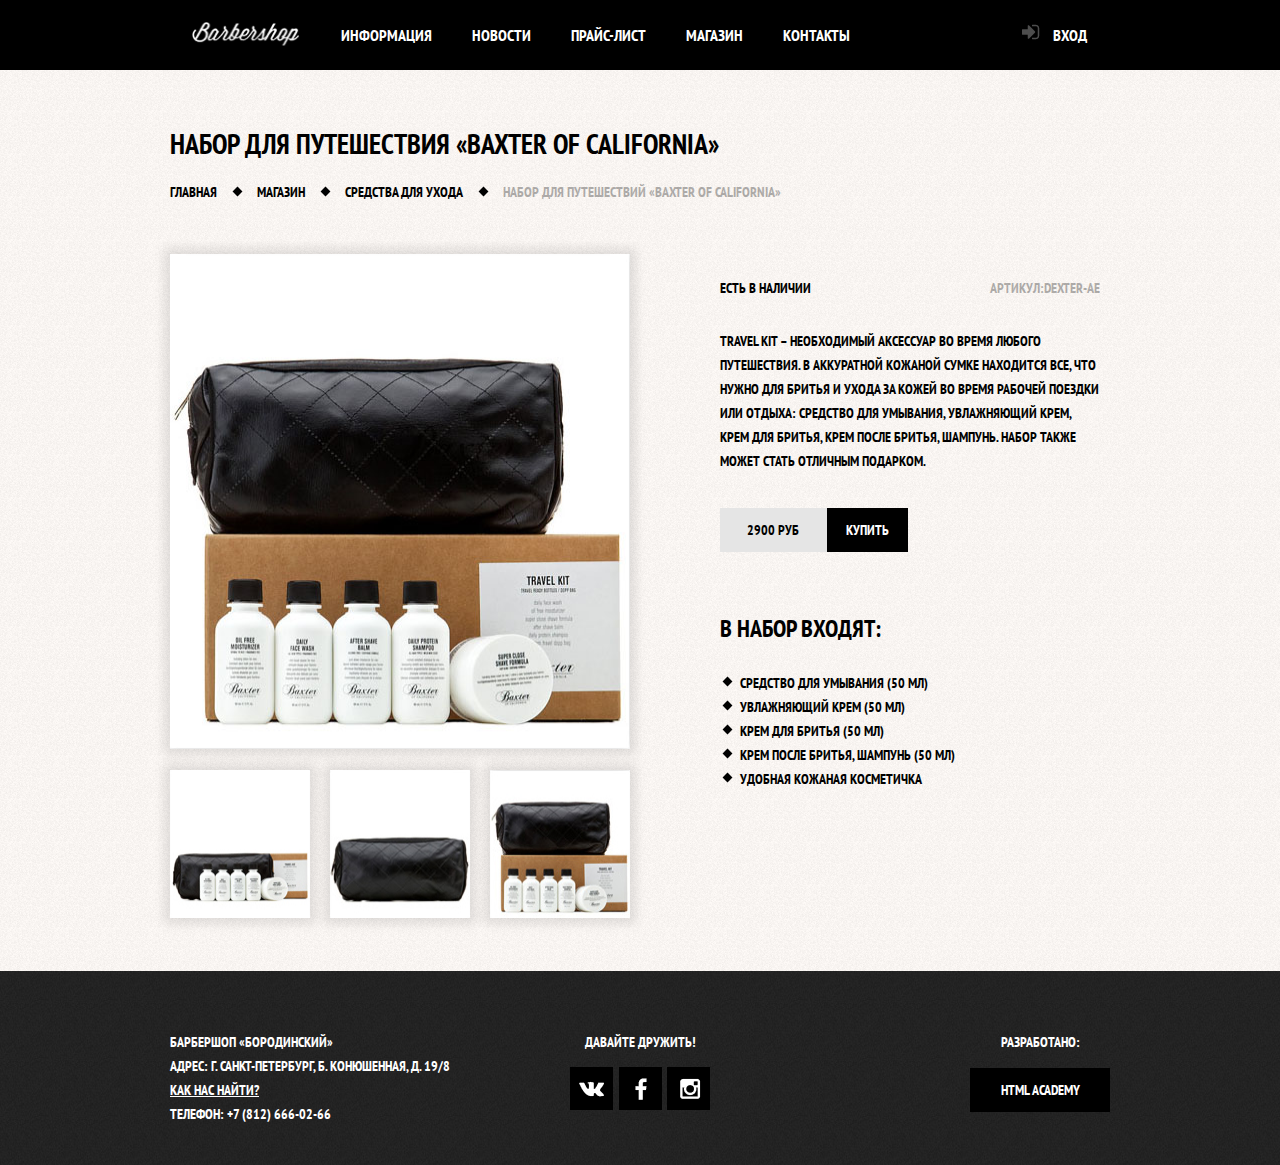
==== item.html @ b5984167 "Загрузил файлы проекта" ====
<!DOCTYPE html>
<html>
    <head>
        <meta charset="utf-8">
        <title>Набор для путешествия «Baxter of California»</title>
        <link href="https://fonts.googleapis.com/css?family=PT+Sans+Narrow:400,700&amp;subset=cyrillic" rel="stylesheet">
        <link rel="stylesheet" href="css/style.css">
    </head>
    <body>
        <!--Шапка-->
        <header class="main_header">
            <div class="container">
                <!--Навигиция-->
                <nav class="main_navigation">
                    <ul>
                        <li>
                            <a href="#" class="logo">
                                <img src="img/logo-nav.png" width="107" height="24" alt="Barbershop">
                            </a>
                        </li>
                        <li>
                            <a href="#">Информация</a>
                        </li>
                        <li>
                            <a href="#">Новости</a>
                        </li>
                        <li>
                            <a href="#">Прайс-лист</a>
                        </li>
                        <li>
                            <a href="#">Магазин</a>
                        </li>
                        <li>
                            <a href="#">Контакты</a>
                        </li>   
                    </ul> 
                </nav>
                <!---->
                <div class="user_block">
                    <a href="#">Вход</a>
                </div>
            </div>
        </header>
         <!---->
        <main class="main_item">
            <div  class="container">
                <!--Раздел и хлебные крошки-->
                <h1>Набор для путешествия «Baxter of California»</h1>
                <nav  class="breadcrumbs">
                    <ul>
                        <li><a href="#">Главная</a></li>
                        <li><a href="#">Магазин</a></li>
                        <li><a href="#">Средства для ухода</a></li>
                        <li><a href="#">Набор для путешествий «Baxter of California»</a></li>
                    </ul>
                </nav>
                <!---->
                <div class="content">
                    <!--Галерея-->
                    <div class="gallery">
                        <div class="main_image">
                            <img src="img/cont-item-main.jpg" width="460" height="495" alt="Набор для путешествия «Baxter of California»">
                        </div>
                        <!--миниатюры-->
                        <ul class="image">
                            <li><img src="img/cont-item-1.jpg" width="140" height="148" alt="Набор для путешествия «Baxter of California»"></li>
                            <li><img src="img/cont-item-2.jpg" width="140" height="148" alt="Набор для путешествия «Baxter of California»"></li>
                            <li><img src="img/cont-item-3.jpg" width="140" height="148" alt="Набор для путешествия «Baxter of California»"></li>   
                        </ul>
                    </div>
                    <!---->
                    <!--информация о продукте-->
                    <div class="product_information">
                        <div class="availability_vendor_code">
                            <p class="availability">Есть в наличии</p>
                            <p class="vendor_code">Артикул:Dexter-ae</p> 
                        </div>
                        <!--описание и цена-->
                        <div class="description">
                            Travel Kit – необходимый аксессуар во время любого путешествия. В аккуратной кожаной сумке находится все, что нужно для бритья и ухода за кожей во время рабочей поездки или отдыха: средство для умывания, увлажняющий крем, крем для бритья, крем после бритья, шампунь. Набор также может стать отличным подарком.
                        </div>
                        <div class="price_buy">
                            <p>2900 руб</p>
                            <a class="btn" href="#">Купить</a>
                        </div> 
                        <div class="equipment">
                            <b>В набор входят:</b>
                            <ul>
                                <li>Средство для умывания (50 мл)</li>
                                <li>Увлажняющий крем (50 мл)</li>
                                <li>Крем для бритья (50 мл)</li>
                                <li>Крем после бритья, шампунь (50 мл)</li>
                                <li>Удобная кожаная косметичка</li>   
                            </ul>
                        </div>
                        <!----->
                    </div>
                </div>
            </div>
        </main>
        <!--Подвал-->
        <footer class="main_footer">
            <div class="container">
                     <!--Контакты-->
                <div class="footer_contacts">
                    <p>
                        Барбершоп «Бородинский»<br>
                        Адрес: г. Санкт-Петербург, Б. Конюшенная, д. 19/8<br>
                        <a href="#">Как нас найти?</a><br>
                        Телефон: +7 (812) 666-02-66
                    </p>   
                </div> 
                    <!--Ссылки в соц.сети-->
                <div class="footer_social">
                    <p>Давайте дружить!</p>
                        <ul>
                            <li>
                                <a class="social_btn_vk" href="#">Вк</a>
                            </li>
                            <li>
                                <a class="social_btn_fb" href="#">Фсбк</a>
                            </li>
                            <li>
                                <a class="social_btn_inst" href="#">Инст</a>
                            </li>
                        </ul>
                </div> 
                <div class="footer_copyright">
                    <p>Разработано:</p>
                    <a class="btn" href="https://htmlacademy.ru">HTML Academy</a>
                </div>  
            </div>
        </footer>
    </body>
</html>
---- css/style.css ----
body {
    color: #ffffff;
    font-size: 24px;
    font-family: "PT Sans Narrow", sans-serif;
    font-weight: bold;
    text-transform: uppercase;
    line-height: 24px;
    margin: 0;
    min-width: 960px;
}
*{
    box-sizing: border-box;
}

a{
    text-decoration: none;
    color: white;
}


h2{
    font-size: 30px;
    line-height: 42px;
    margin: 0;
}

.container {
    width: 960px;
    margin: 0 auto;
    padding: 0 10px;	
}

header {
    background: #000000;
}

header a{
    font-size: 16px;
    text-transform: uppercase;
}

.logo_main {
    margin: 0;
    margin-left: 292px;
    width: 369px;
}

header .container{
    display: flex;
    justify-content: space-between;
}

.index{
	background: url(../img/tint.jpg) no-repeat -318px -72px;
	color: #fff;
	padding-top: 60px;
	padding-bottom: 65px;
}

.main_navigation {
	max-width: 780px;
}

.main_navigation ul{
	padding: 0;
    margin: 0;
    font-size: 0;
}

.main_top{
	margin-bottom: 20px;
}

.main_navigation li {
    display: inline-block;
    vertical-align: top;
    font-size: 16px;
    line-height: 20px;
}

.main_navigation a {
    display: block;
    padding: 25px 20px;
    padding-top: 25px;
}

.main_navigation a:hover {
    background: #1f1f1f;
}

.main_navigation a:active {
    border-bottom: 2px solid white;
    padding-bottom: 23px;
}

.main_navigation li:last-child{
    margin-right: 0;
}

.main_navigation ul {
    margin: 0;
    padding-left: 0;
}

.user_block {
    font-size: 16px;
    line-height: 20px;
    max-width: 140px;
}

.user_block a{
    display: block;
    position: relative;
    padding: 25px 23px;
    padding-left: 50px;
}

.user_block a:hover{
    background: #1f1f1f;
}

.user_block a::before{
    content: "";
    position: absolute;
    top: 24px;
    left: 19px;
    width: 18px;
    height: 18px;
    background: url(../img/sprite/sprites.png);
    background-position: -15px -19px;
    opacity: 0.3;
}

.user_block a:hover::before{
    opacity: 1;
}

.main_item {
    font-size: 14px;
	background: url(../img/back.jpg);
	color: #000;
    padding-top: 62px;
    padding-bottom: 48px;
}

.descr {
    padding-bottom: 63px;
}

time{ 
    font-size: 14px;
    text-transform: lowercase
}

.features{
    display: flex;
    justify-content: space-between;
    flex-wrap: wrap;
    margin-top: 28px;
    font-size: 14px; 
}

.features .features_item {
    max-width: 300px;
    text-align: center;
}

.features_item b {
    position: relative;
    display: block;
    padding-bottom: 39px;
    font-size: 30px;
    text-transform: uppercase;
    margin-bottom: 29px;
}

.features_item b::after {
    position: absolute;
    content: "";
    bottom: 0;
    left: 50%;
    margin-left: -10px;
    width: 20px;
	height: 20px;
	background: white;
    transform: rotate(45deg);  
}

.index_content{
    position: relative;
    display: flex;
    justify-content: space-between;
	color: #000000;
    padding: 47px 80px;
    padding-bottom: 50px;
	margin-bottom: 35px;
    background: url(../img/shadow.png) no-repeat center,  #f8f5f2 url(../img/back.jpg);
}


.index_content:last-child{
	margin: 0;
}

.index_content .index_content_left{
    font-size: 14px;
    width: 379px;
}

.contact_info{
    display: flex;
    flex-direction: column;
    justify-content: space-between;
}

.contact_info p{
    margin-top: 17px;
    margin-bottom: 5px
}

.contact_info :nth-child(3){
    margin-bottom: 22px;
}

.index_content_right{
    display: flex;
    flex-direction: column;
    justify-content: space-between;
}


.btn-gallery{
    display: flex;
    justify-content: space-between;
}

.btn-gallery .btn{
    padding-left: 50px;
    padding-right: 50px;
}

.index_content_left ul{
    padding: 0px;
    padding-right: 20px;
    margin-top: 19px;
    margin-bottom: 7px;
    margin-right: 1px;
}

.index_content_right{
    font-size: 14px;
    width: 300px; 
}

.gallery-content {
    height: 178px;
    margin: 0;
    margin-top: 10px;
    background-color: #cccccc;
    border: 7px solid #ffffff;
}

.photo{
    text-align: left;
    margin: 0px;
    margin-top: 12px;
    border: 6px solid white;
    overflow: hidden;
}

time p{
    padding-top: 0;
    text-transform: lowercase;
    font-size: 14px;
}

.index_content li{
    margin-bottom: 21px;
}

li p{
    margin: 0;
}

.news{
    display: flex;
    flex-direction: column;
    
}

.btn{
    display: inline-block;
    font-size: 14px;
    line-height: 24px;
    text-align: center;
    width: 140px;
    padding: 10px 0px;
    margin: 0;
    background: black;
    color: white;
    font-family: "PT Sans Narrow", "sans-serif";
    font-weight: bold;
    text-transform: uppercase;
    border: 0;
}

.btn:hover{
    background: #733b08;
}

.btn_gallery{
    display: flex;
    justify-content: space-between;
}

.appointment_form input{
    width: 140px;
    border: 2px solid black;
    padding: 7px 10px;
    padding-bottom: 8px;
    margin-right: 17px;
    margin-bottom: 20px;
    font-size: 14px;
    line-height: 24px;
    font-family: "PT Sans Narrow", "Arial", sans-serif;
    color: #000000;
    text-transform: uppercase;
}

.appointment_form input:focus{
    border: 2px solid #733b08;
}

.appointment_form .btn{
    width: 100%;
    margin-top: 9px;
    padding: 10px;
    border: 0;
    margin: 0;
    font-size: 14px;
    line-height: 24px;
    font-family: "PT Sans Narrow", "Arial", sans-serif;
    color: #ffffff;
    text-transform: uppercase;
}

.appointment_form input:nth-child(2n){
    margin-right: 0;
}


.btn_contact{
    display: flex;
}

.btn_contact a:first-child{
    margin-right: 20px;
}

.entry p{
    margin-top: 17px;
    margin-bottom: 23px;
}

footer{
    background: url(../img/back_footer.jpg);
    color: white;  
    padding-top: 45px;
    padding-bottom: 25px;
}

footer .container{
    display: flex;
}

footer .footer_contacts {
    font-size: 14px;
    width: 310px;
    margin-right: 85px;
}

.footer_contacts a{
    text-decoration: underline;    
}

.container .footer_social{
    display: flex;
    flex-direction: column;
    font-size:14px;
    text-align: center;
    width: 140px;
    margin-left: 5px;
}

.footer_social ul{
    display: flex;
    justify-content: space-between;
    list-style-type: none;
    padding: 0;
    margin: 0;
}

.footer_social a{
    display: inline-block;
    font-size: 0;   
}

.footer_social p{
    margin-top: 14px;
    margin-bottom: 8px;   
}

.social_btn_vk{
    width: 43px;
    height: 43px;
    background: black url(../img/sprite/sprites.png) -4px -53px;
    transition: filter 0.5s;
}

.social_btn_vk:hover{
    filter: invert(100%);
    
}

.social_btn_fb{
    width: 43px;
    height: 43px;
    background: black url(../img/sprite/sprites.png) -52px -50px;
    transition: filter 0.5s;
}

.social_btn_fb:hover{
    filter: invert(100%);
}

.social_btn_inst{
    width: 43px;
    height: 43px;
    background: black url(../img/sprite/sprites.png) -102px -52px;
    transition: filter 0.5s;
}

.social_btn_inst:hover{
    filter: invert(100%);
}

.footer_copyright{
    font-size: 14px;
    line-height: 24px;
    width: 140px;
    text-align: center;
    margin-left: auto;
}

.footer_copyright .btn{
    padding: 10px;
    width: 100%;
    margin: 0;
    transition: color 0.5s;
    transition: background-color 0.5s;
}

.footer_copyright .btn:hover{
    color: black;
    background: white;
}

.main_navigation .logo{
    padding: 22px 22px;
    padding-bottom: 19px;
}

.container h1{
    margin-top: 0px;
    margin-bottom: 24px;
}
li{
    list-style: none;
}
.breadcrumbs{
	margin-bottom: 50px;
}

.breadcrumbs ul{
	font-size: 14px;
    padding-left: 0;
    display: flex;
    flex-wrap: wrap;
    max-width: 940px;
}

.breadcrumbs li{
    justify-content: flex-start;
	position: relative;
}

.breadcrumbs a{
	color: black;
}

.breadcrumbs li::after{
    content: "";
    position: absolute;
    height: 7px;
    width: 7px;
    margin-top: 8px;
    margin-left: 17px;
    transform: rotate(45deg);
    background: black;
}

.breadcrumbs li:last-child::after{
    content: "";
    position: absolute;
    height: 0px;
    width: 0px;
}

.breadcrumbs li:last-child{
    opacity: 0.3;
}

.gallery img{
    box-shadow: 0 0 10px 6px rgba(0,0,0, 0.1);   
}

.breadcrumbs li{
    display: inline-block;
    margin-right: 40px;  
}


.price_buy p{
    display: inline-block;
}

.equipment{
    margin-top: 65px;  
}

.equipment b{
    padding: 0;
    font-size: 24px;
}

.equipment ul{
    display: flex;
    flex-direction: column;
    padding: 0;
    margin-top: 27px;
}

.equipment li{
    position: relative;
    padding-left: 20px;
    margin:0;
}

.equipment li::before{
    content: "";
    position: absolute;
    top: 7px;
    left: 4px;
    width: 7px;
    height: 7px;
    transform: rotate(45deg);
    background: #000;
}


.main_top .price_list{
   text-align: left;
    padding: 0px;  
}

.main_top ul {
   text-align: left;
    padding: 0px;
}


.caption{
    font-size: 48px;
    line-height: 48px;
    display: block;
    text-align: center;
	margin-bottom: 60px;
    position: relative;
}

.caption::before{
    content: "";
    position: absolute;
    top: 20px;
    left: 0px;
    height: 2px;
    width: 160px;
    background: #000;
}

.caption::after{
    content: "";
    position: absolute;
    top: 20px;
    left: 780px;
    height: 2px;
    width: 160px;
    background: #000;
}


.container .resources_price {
    display: flex;
    justify-content: space-between;
}

.index_content p:first-child{
	margin-top: 0;
}


.container .resources {
    width: 260px;
}

.availability_vendor_code{
    display: flex;
    justify-content: space-between;
    margin-bottom: 15px;
}

.description{
    margin-bottom: 35px;
}

.price_buy {
    display: flex;
    width: 188px;
}

.price_buy p{
    margin: 0;
    padding: 10px 0;
    width: 145px;
    background: #e5e5e5;
    text-align: center;
}

.price_buy .btn{
    margin: 0;
    width: 110px;
}

.availability_vendor_code p:last-child{
    opacity: 0.3;
}

.image{
    display: flex;
    justify-content: space-between;
    padding: 0;
    margin-bottom: 0px;
}

.image li{
    margin: 0;
    display: flex;
    margin-bottom: 5px;
}


.resources_price h2{
	margin: 0;
    font-size: 24px;
    line-height: 30px;
}

.resources_list{
    margin-top: 25px;
    width: 240px;
    text-align: left;
    padding-left: 0px;
    margin-bottom: 60px;
}

.resources_list li{
    display: flex;
    flex-direction: column;
    width: 240px;
    padding:0;
    padding-left: 20px;
    position: relative;
    margin: 14px 0;
}

.resources_list li::before{
    content: "";
    position: absolute;
    top: 8px;
    left: 1px;
    width: 7px;
    height: 7px;
    transform: rotate(45deg);
    background: #000;
}


.price{ 
    text-align: left;
	width: 460px;
}

.about_us{
    display: flex;
    flex-direction: column;
    justify-content: space-between;
}

.about_us b{
   font-size: 24px;
}

.paragraph{
    display: flex;
    flex-wrap: wrap;
    margin-top: 15px;
}

.paragraph p{
    display: flex;
    flex-wrap: wrap;
    margin-top: 15px;
    margin-bottom: 27px
}

.about_us .quality{
    margin-right: 90px;
    width: 390px;  
}

.about_us .comfort{ 
     width: 390px; 
}

main .container_price{   
    height: 800px;
    width: 940px;
}

.content{
    display: flex;
    justify-content: space-between;
}
.content .gallery{
    max-width: 480px;
}

.content .product_information{
    width: 390px;
    padding-right: 10px;
    padding-top: 8px;
}

.price h2{
	width: 300px;
	
}

.price table{
	width: 460px;
	border-collapse: collapse;
	margin-top: 32px;
	
}
table td{
	border: 2px solid black;
	padding-left: 16px;
	padding-top: 8px;
	padding-bottom: 7px;
	text-align: left;
    width: 120px;
}

table td:nth-child(2n){
	text-align: center;
}

.settings{
	width: 185px;
}

.settings b{
	font-size: 24px;
}

.settings ul{
	margin: 0;
	padding: 10px 0;
    padding-bottom: 0;
	text-align: left;
    
}

.manufacturer{
    margin-bottom: 54px;
}

.settings input{
    display: none;
}

input[type="checkbox"]+label{
    display: block;
    line-height: 20px;
    margin: 17px 0;
    padding-left: 43px;
    position: relative;
    cursor: pointer;
}

input[type="checkbox"]+label::before{
    content: "";
    position: absolute;
    width: 16px;
    height: 16px;
    border: 2px solid black;
    top: 0px;
    left: 0;
}

input[type="checkbox"]:checked+label::before{
    content: "";
    position: absolute;
    width: 16px;
    height: 16px;
    border: 2px solid black;
    top: 0px;
    left: 0;
    background: url(../img/sprite/sprites.png) -116px -20px;
}

input[type="radio"]+label{
    display: block;
    line-height: 20px;
    margin: 16px 0;
    padding-left: 42px;
    position: relative;
    cursor: pointer;
}

input[type="radio"]+label::before{
    content: "";
    position: absolute;
    width: 16px;
    height: 16px;
    border-radius: 10px;
    border: 2px solid black;
    top: 0px;
    left: 0;
}

input[type="radio"]:checked+label::before{
    content: "";
    position: absolute;
    width: 16px;
    height: 16px;
    border-radius: 10px;
    border: 2px solid black;
    top: 0px;
    left: 0;
    background: url(../img/sprite/sprites.png) -166px -20px;   
}


.product_group{
    margin-bottom: 50px;
    
}

.settings li{
	display: block;
}

.catalog_pages{
	width: 700px;	
}
.catalog{
    display:flex;
    justify-content: space-between;
    flex-wrap: wrap;
}


article{
	margin-bottom: 20px;
	width: 220px;
    background: #fff;
    font-size: 14px;
    line-height: 18px;
    box-shadow: 0 0 10px 4px rgba(0,0,0, 0.1)
}

.name_price{
    padding: 16px;
}

.article_name a{
    color: black;
}

.article_price_buy{
    display: flex;
    margin-top: 10px;
}

.article_price_buy a{
    margin: 0;
    padding: 10px 0;
    width: 100px;
}

.article_price_buy p{
    margin: 0;
    width: 140px;
    line-height: 24px;
    padding: 10px 0px;
    text-align: center;
    background: #e5e5e5;  
}



article:nth-child(3n){
	margin-right: 0px;
}
.pages{
    display: flex;
	padding-left: 0;
    margin-top: 21px;
    margin-bottom: 0;
}

.pages .btn{
    width: 43px;
    height: 43px;
    padding: 10px 0;
    margin-right: 7px;
}

.pages .btn:active{
    background: #fff;
    color: black;
}

.catalog ul{
	padding: 0;
}
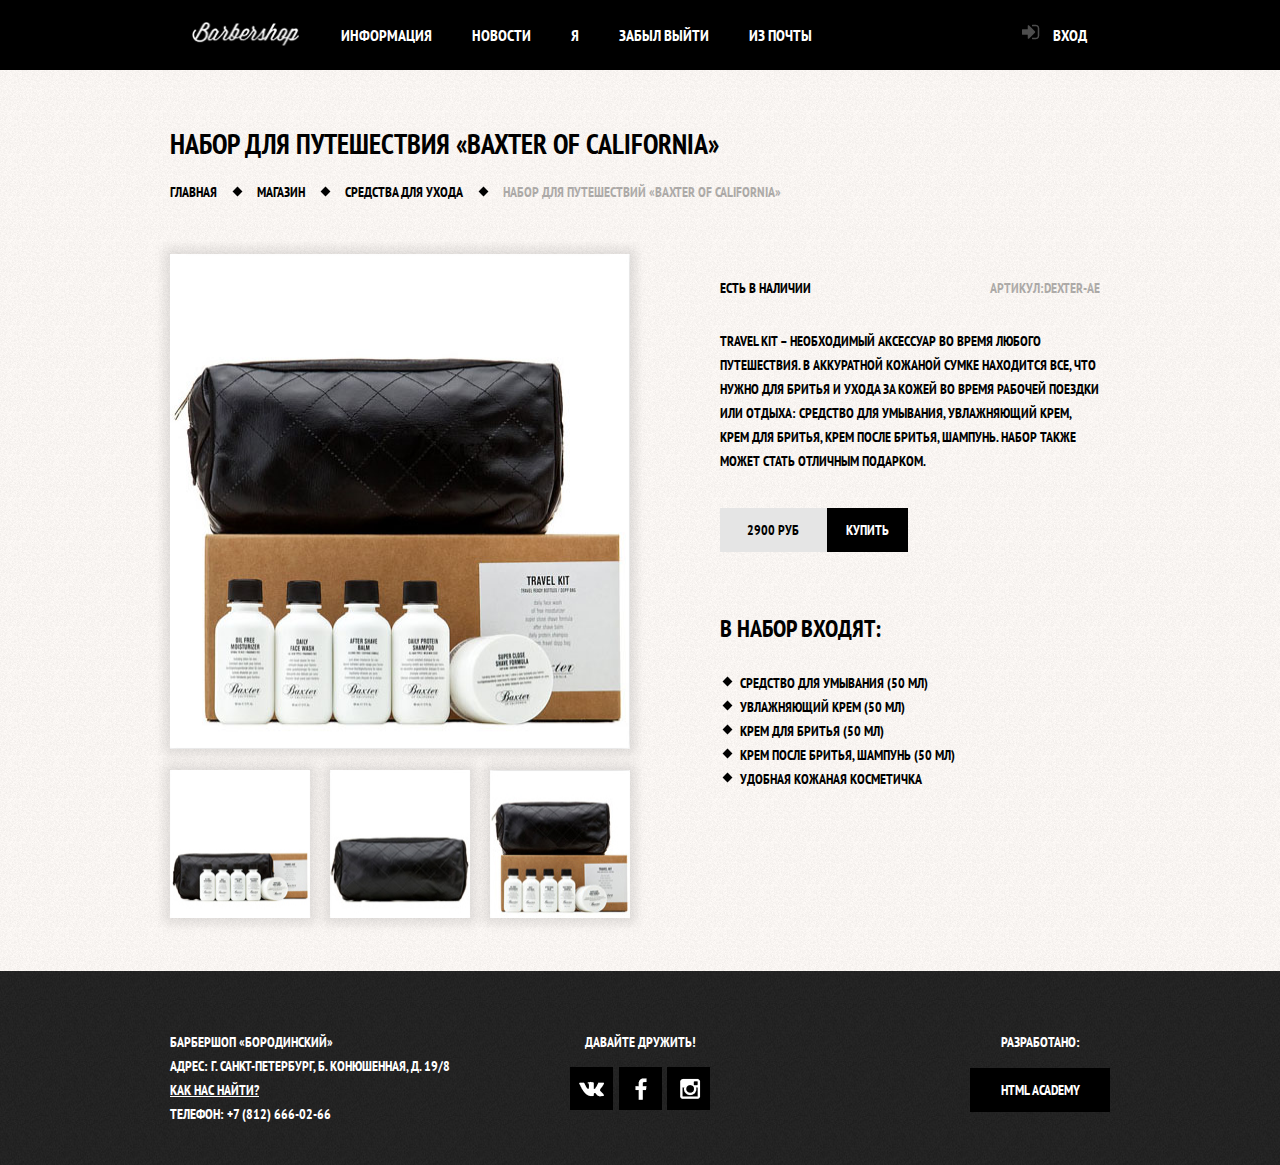
==== commit 7a8a93f5: "Merge pull request #1 from steel4like/master" ====
--- a/item.html
+++ b/item.html
@@ -25,13 +25,13 @@
                             <a href="#">Новости</a>
                         </li>
                         <li>
-                            <a href="#">Прайс-лист</a>
+                            <a href="#">я</a>
                         </li>
                         <li>
-                            <a href="#">Магазин</a>
+                            <a href="#">забыл выйти</a>
                         </li>
                         <li>
-                            <a href="#">Контакты</a>
+                            <a href="#">из почты</a>
                         </li>   
                     </ul> 
                 </nav>
